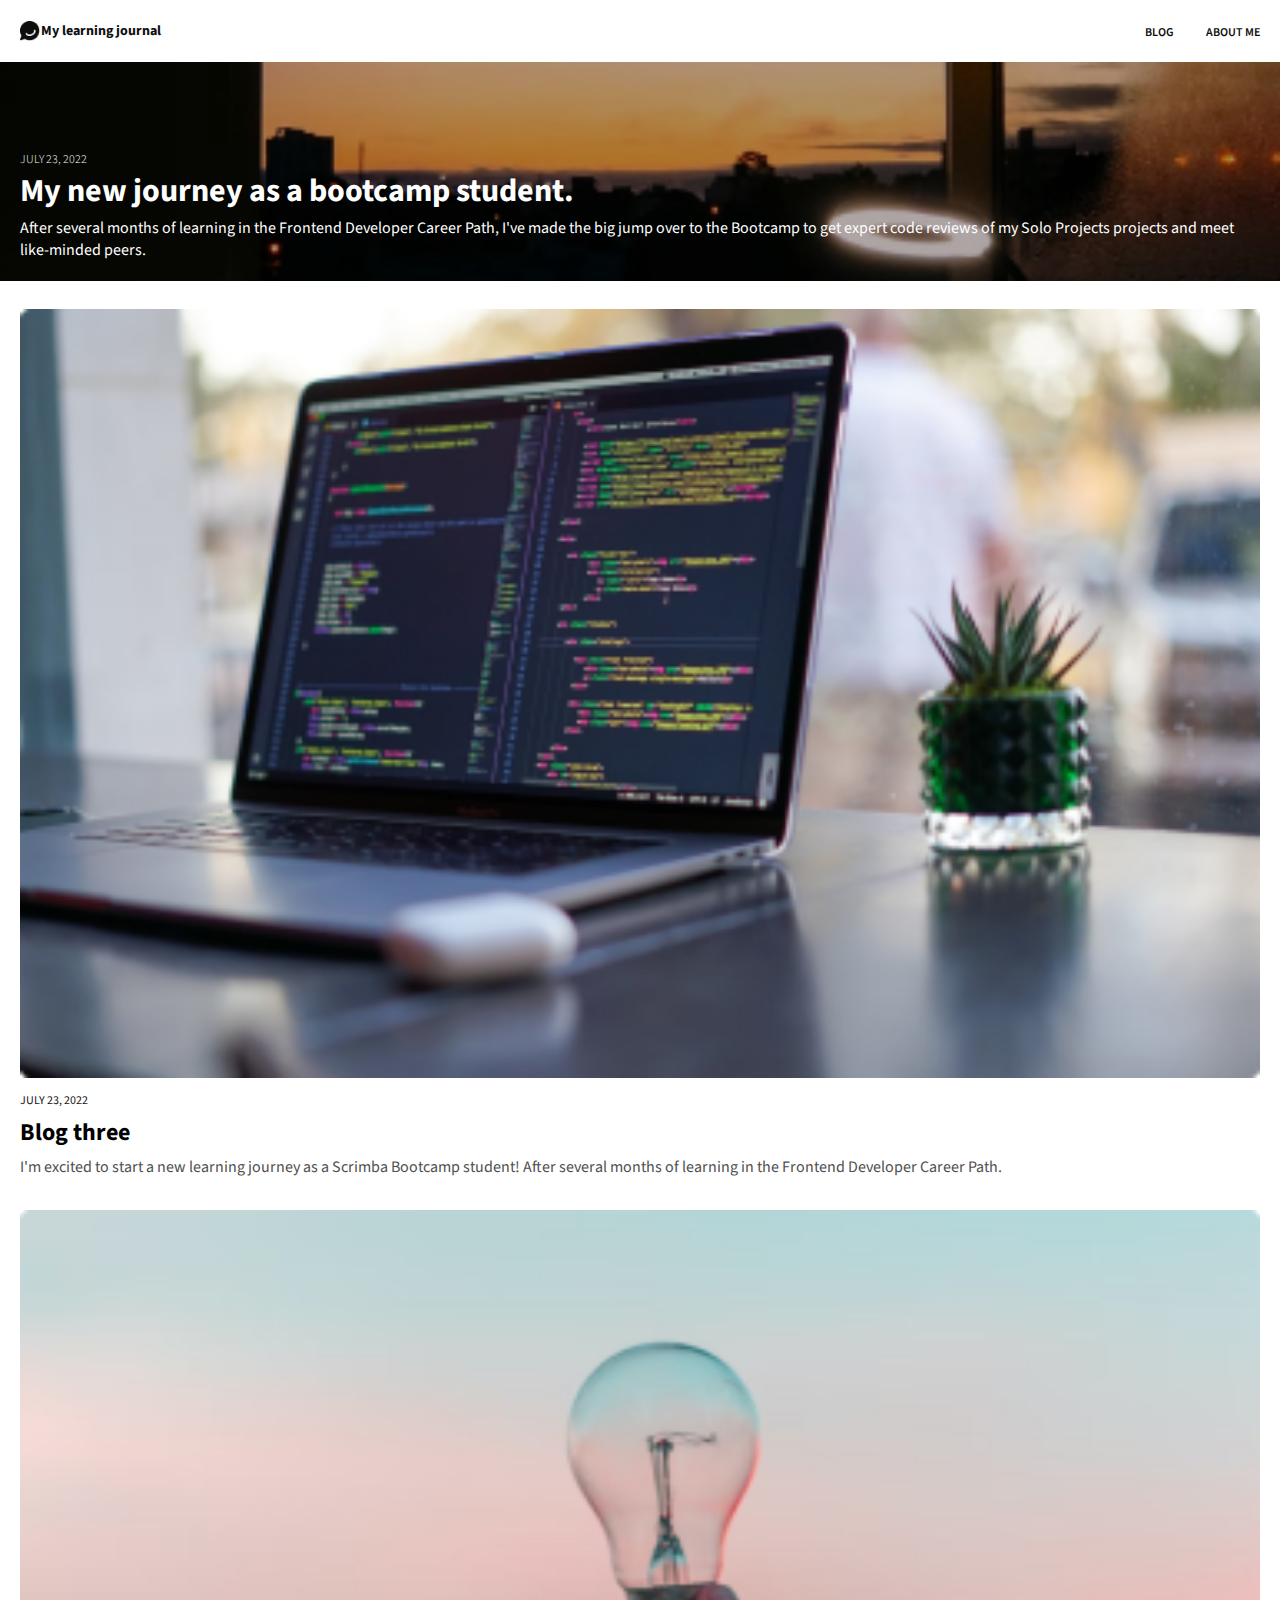
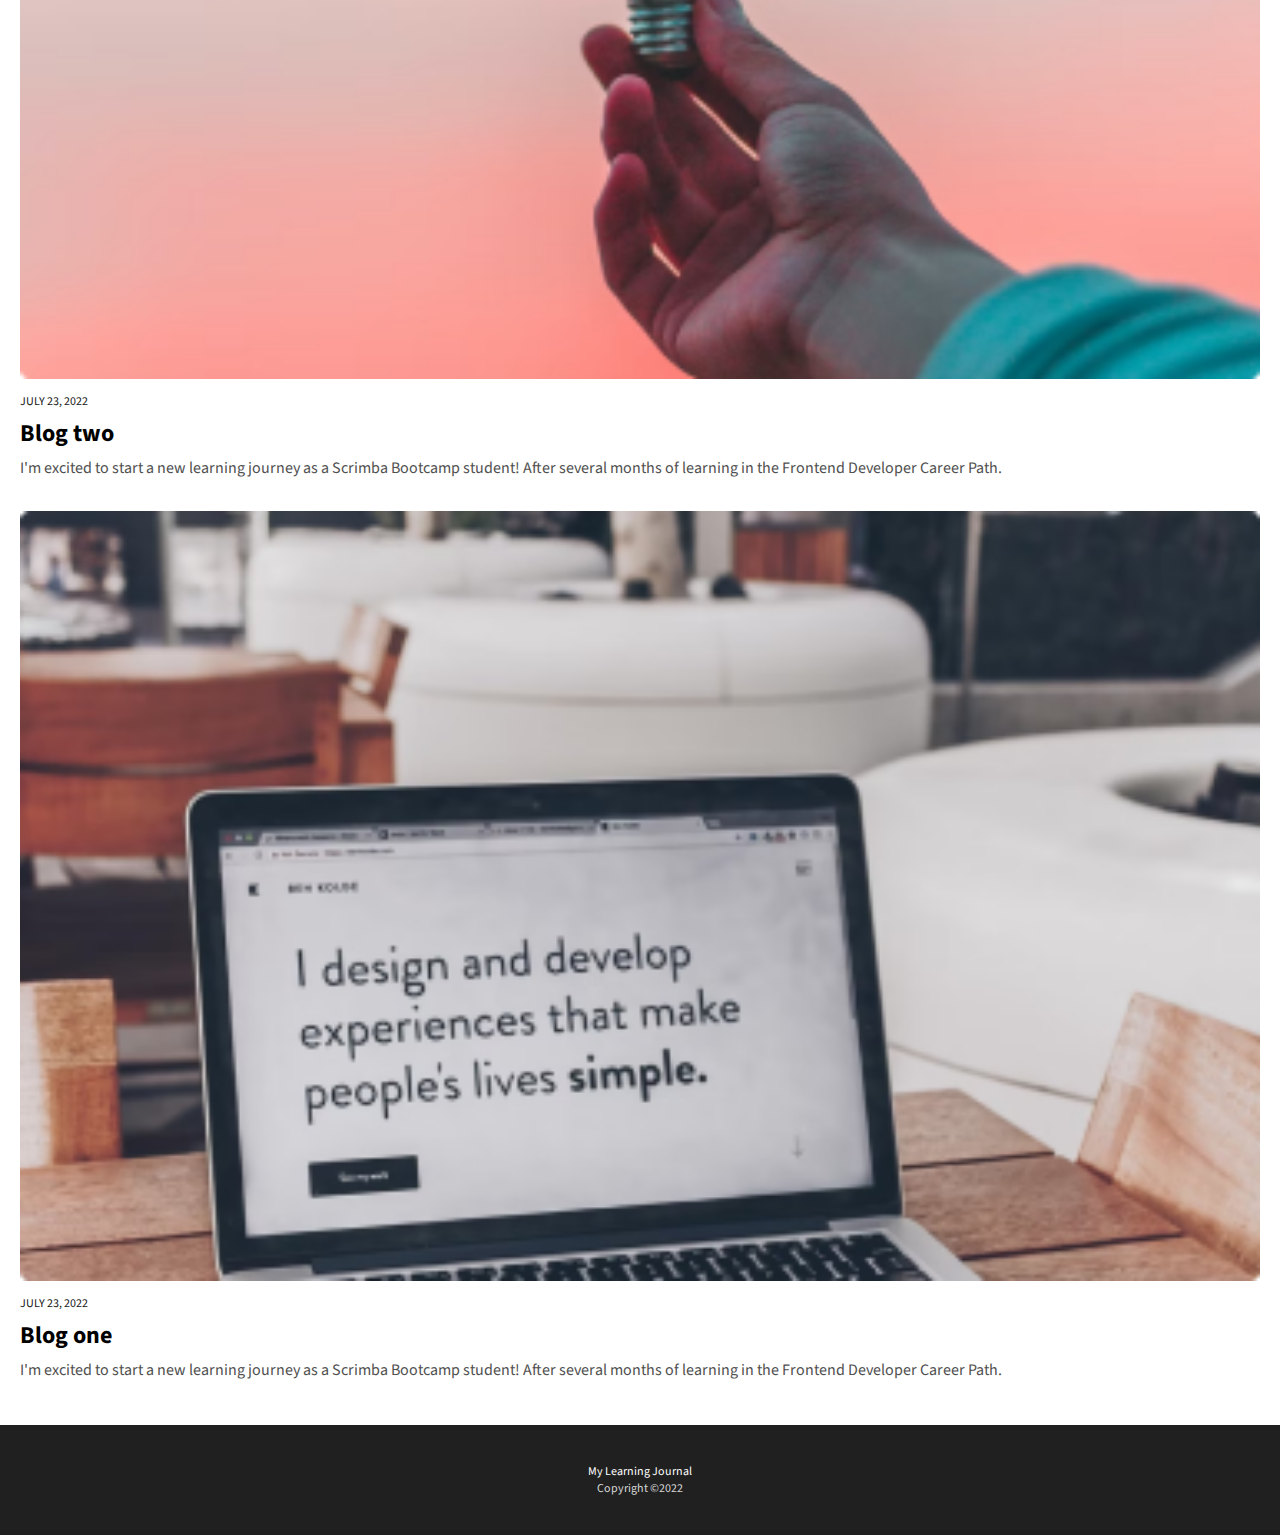
==== index.html @ ec26b642 "Added nav links as unordered list" ====
<!DOCTYPE html>
<html lang="en">
  <head>
    <meta charset="UTF-8" />
    <meta http-equiv="X-UA-Compatible" content="IE=edge" />
    <meta name="viewport" content="width=device-width, initial-scale=1.0" />
    <title>My learning journal</title>
    <link rel="shortcut icon" href="images/logo.png" type="image/x-icon" />
    <link rel="stylesheet" href="./css/style.css" />
    <!-- Google font -->
    <link rel="preconnect" href="https://fonts.googleapis.com" />
    <link rel="preconnect" href="https://fonts.gstatic.com" crossorigin />
    <link
      href="https://fonts.googleapis.com/css2?family=Source+Sans+Pro:wght@300;400;600;700&display=swap"
      rel="stylesheet"
    />
  </head>
  <body>
    <header class="header">
      <div class="container">
        <nav class="header__nav">
          <div class="header__nav-logo">
            <a href="index.html">
              <img src="./images/logo.png" alt="header logo" />
              My learning journal
            </a>
          </div>
          <ul class="header__nav-links">
            <li><a href="blog.html">Blog</a></li>
            <li><a href="about.html">About me</a></li>
          </ul>
        </nav>
      </div>
    </header>

    <main class="main">
      <section class="main__hero">
        <div class="container">
          <p class="date date-hero">july 23, 2022</p>
          <h1 class="main__hero-title">
            My new journey as a bootcamp student.
          </h1>
          <p class="main__hero-subtext">
            After several months of learning in the Frontend Developer Career
            Path, I've made the big jump over to the Bootcamp to get expert code
            reviews of my Solo Projects projects and meet like-minded peers.
          </p>
        </div>
      </section>

      <section class="main__posts">
        <div class="container">
          <div class="main__posts__card">
            <img src="./images/article-image-03.png" alt="blog post one" />
            <p class="date">july 23, 2022</p>
            <h4 class="main__posts__card-title">Blog three</h4>
            <p class="main__posts__card-subtext">
              I'm excited to start a new learning journey as a Scrimba Bootcamp
              student! After several months of learning in the Frontend
              Developer Career Path.
            </p>
          </div>

          <div class="main__posts__card">
            <img src="./images/article-image-02.png" alt="blog post one" />
            <p class="date">july 23, 2022</p>
            <h4 class="main__posts__card-title">Blog two</h4>
            <p class="main__posts__card-subtext">
              I'm excited to start a new learning journey as a Scrimba Bootcamp
              student! After several months of learning in the Frontend
              Developer Career Path.
            </p>
          </div>

          <div class="main__posts__card">
            <img src="./images/article-image-01.png" alt="blog post one" />
            <p class="date">july 23, 2022</p>
            <h4 class="main__posts__card-title">Blog one</h4>
            <p class="main__posts__card-subtext">
              I'm excited to start a new learning journey as a Scrimba Bootcamp
              student! After several months of learning in the Frontend
              Developer Career Path.
            </p>
          </div>
        </div>
      </section>
    </main>

    <footer class="footer">
      <div class="container">
        <p class="footer__text">
          My Learning Journal
          <span class="footer__text-subtext">Copyright &#169;2022</span>
        </p>
      </div>
    </footer>
  </body>
</html>
---- css/style.css ----
*,
*::before,
*::after {
  margin: 0;
  padding: 0;
  box-sizing: border-box;
}

body {
  font-family: "Source Sans Pro", sans-serif;
}

a {
  text-decoration: none;
}

img {
  width: 100%;
  height: 100%;
}

ul {
  list-style-type: none;
}

.container {
  padding: 1.25em;
}

.date {
  color: #151515;
  font-size: 0.75rem;
  font-weight: 400;
  text-transform: uppercase;
}

.date-hero {
  color: #fff;
  font-weight: 300;
  margin-bottom: 0.5em;
}

.date-blog {
  font-size: 0.875rem;
}

.header {
  background-color: #fff;
}
.header__nav {
  display: flex;
  align-items: center;
  justify-content: space-between;
}
.header__nav-logo a {
  display: flex;
  align-items: center;
  font-size: 0.875rem;
  font-weight: 700;
  color: #0e0e0e;
}
.header__nav-logo img {
  width: 20px;
  height: 20px;
  margin-right: 0.1em;
}
.header__nav-links {
  display: flex;
  gap: 2em;
}
.header__nav-links a {
  color: #0e0e0e;
  font-size: 0.75rem;
  font-weight: 600;
  text-transform: uppercase;
}

.main__hero {
  padding-top: 4.3em;
  background-image: url("../images/article-image-hero.png");
  background-size: cover;
}
.main__hero-title, .main__hero-subtext {
  color: #fff;
}
.main__hero-title {
  font-size: 2rem;
  font-weight: 700;
  line-height: 1.1;
  margin-bottom: 0.25em;
}
.main__hero-subtext {
  font-size: 1rem;
  font-weight: 400;
}
.main__posts-title {
  text-align: center;
  margin-bottom: 1em;
}
.main__posts__card img {
  margin-block: 0.5em;
  border-radius: 3px;
}
.main__posts__card-title {
  font-size: 1.5rem;
  margin-block: 0.25em;
}
.main__posts__card-subtext {
  color: #505050;
  margin-bottom: 1.5em;
}
.main__blog img {
  margin-block: 1em 1em;
  border-radius: 3px;
}
.main__blog-title {
  color: #151515;
  margin-block: 0.5em;
  line-height: 1.1;
}
.main__blog-subtext {
  color: #151515;
  line-height: 1.3;
  margin-bottom: 1.1em;
}
.main__blog-subheading {
  margin-block: 1.5em;
}

.footer {
  background-color: #202020;
}
.footer__text {
  display: flex;
  flex-direction: column;
  align-items: center;
  color: #fff;
  margin-block: 1.5em;
  font-size: 0.75rem;
}
.footer__text-subtext {
  color: #d7d7d7;
}/*# sourceMappingURL=style.css.map */
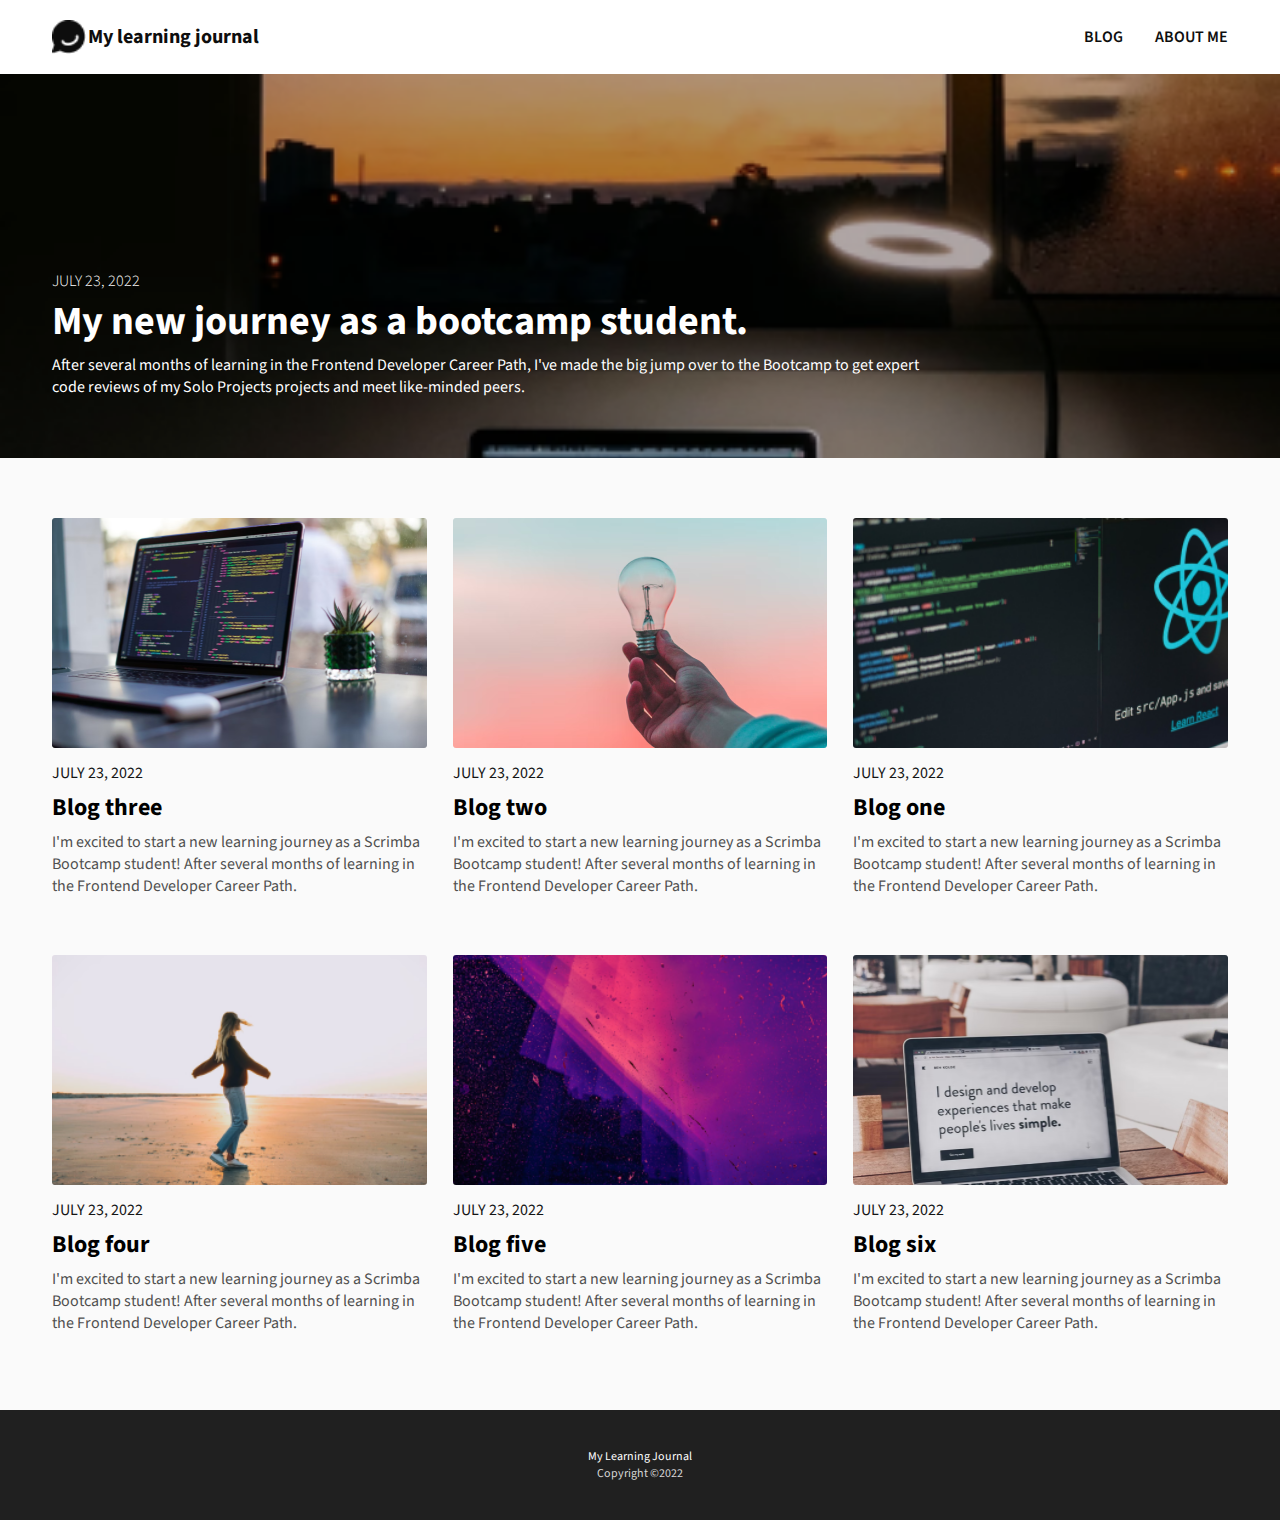
==== commit f17395ac: "Started working on responsiveness for big screens" ====
--- a/index.html
+++ b/index.html
@@ -60,8 +60,10 @@
               Developer Career Path.
             </p>
           </div>
+        </div>
 
-          <div class="main__posts__card">
+        <div class="main__posts__card">
+          <div class="container">
             <img src="./images/article-image-02.png" alt="blog post one" />
             <p class="date">july 23, 2022</p>
             <h4 class="main__posts__card-title">Blog two</h4>
@@ -71,11 +73,52 @@
               Developer Career Path.
             </p>
           </div>
+        </div>
 
-          <div class="main__posts__card">
+        <div class="main__posts__card">
+          <div class="container">
+            <img src="./images/article-image-04.png" alt="blog post one" />
+            <p class="date">july 23, 2022</p>
+            <h4 class="main__posts__card-title">Blog one</h4>
+            <p class="main__posts__card-subtext">
+              I'm excited to start a new learning journey as a Scrimba Bootcamp
+              student! After several months of learning in the Frontend
+              Developer Career Path.
+            </p>
+          </div>
+        </div>
+
+        <div class="main__posts__card">
+          <div class="container">
+            <img src="./images/article-image-05.png" alt="blog post one" />
+            <p class="date">july 23, 2022</p>
+            <h4 class="main__posts__card-title">Blog four</h4>
+            <p class="main__posts__card-subtext">
+              I'm excited to start a new learning journey as a Scrimba Bootcamp
+              student! After several months of learning in the Frontend
+              Developer Career Path.
+            </p>
+          </div>
+        </div>
+
+        <div class="main__posts__card">
+          <div class="container">
+            <img src="./images/article-image-06.png" alt="blog post one" />
+            <p class="date">july 23, 2022</p>
+            <h4 class="main__posts__card-title">Blog five</h4>
+            <p class="main__posts__card-subtext">
+              I'm excited to start a new learning journey as a Scrimba Bootcamp
+              student! After several months of learning in the Frontend
+              Developer Career Path.
+            </p>
+          </div>
+        </div>
+
+        <div class="main__posts__card">
+          <div class="container">
             <img src="./images/article-image-01.png" alt="blog post one" />
             <p class="date">july 23, 2022</p>
-            <h4 class="main__posts__card-title">Blog one</h4>
+            <h4 class="main__posts__card-title">Blog six</h4>
             <p class="main__posts__card-subtext">
               I'm excited to start a new learning journey as a Scrimba Bootcamp
               student! After several months of learning in the Frontend
--- a/css/style.css
+++ b/css/style.css
@@ -14,11 +14,6 @@
   text-decoration: none;
 }
 
-img {
-  width: 100%;
-  height: 100%;
-}
-
 ul {
   list-style-type: none;
 }
@@ -79,6 +74,7 @@
   padding-top: 4.3em;
   background-image: url("../images/article-image-hero.png");
   background-size: cover;
+  background-repeat: no-repeat;
 }
 .main__hero-title, .main__hero-subtext {
   color: #fff;
@@ -124,7 +120,18 @@
   margin-bottom: 1.1em;
 }
 .main__blog-subheading {
+  color: #151515;
   margin-block: 1.5em;
+}
+.main__about-profilepic {
+  width: 182px;
+  margin-block: 1em;
+}
+.main__about-title {
+  font-size: 2.125rem;
+  color: #151515;
+  padding-right: 1em;
+  margin-block: 0.5em;
 }
 
 .footer {
@@ -140,4 +147,64 @@
 }
 .footer__text-subtext {
   color: #d7d7d7;
+}
+
+@media (min-width: 1000px) {
+  body {
+    background-color: #fafafa;
+  }
+  .container {
+    padding-inline: 3.25em;
+  }
+  .date {
+    font-size: 1rem;
+  }
+  .header__nav-logo a {
+    font-size: 1.25rem;
+  }
+  .header__nav-logo img {
+    width: 34px;
+    height: 34px;
+  }
+  .header__nav-links a {
+    font-size: 1rem;
+  }
+  .main__hero {
+    padding-block: 11em 2.5em;
+  }
+  .main__hero-title {
+    font-size: 2.5rem;
+  }
+  .main__hero-subtext {
+    font-size: 1rem;
+    padding-right: 18em;
+  }
+  .main__posts {
+    padding: 3.25em;
+    display: grid;
+    grid-template-columns: repeat(3, 1fr);
+    grid-gap: 1.625em;
+  }
+  .main__posts .container {
+    padding: 0;
+  }
+  .main__posts img {
+    width: 100%;
+    -o-object-fit: cover;
+       object-fit: cover;
+    height: 230px;
+  }
+  .main__blog .date, .main__blog-subtext, .main__blog-subheading {
+    padding-inline: 3em;
+  }
+  .main__blog .date {
+    margin-top: 2em;
+  }
+  .main__blog-title {
+    padding-inline: 1.5em;
+  }
+  .main__blog-image {
+    width: 100%;
+    height: 488px;
+  }
 }/*# sourceMappingURL=style.css.map */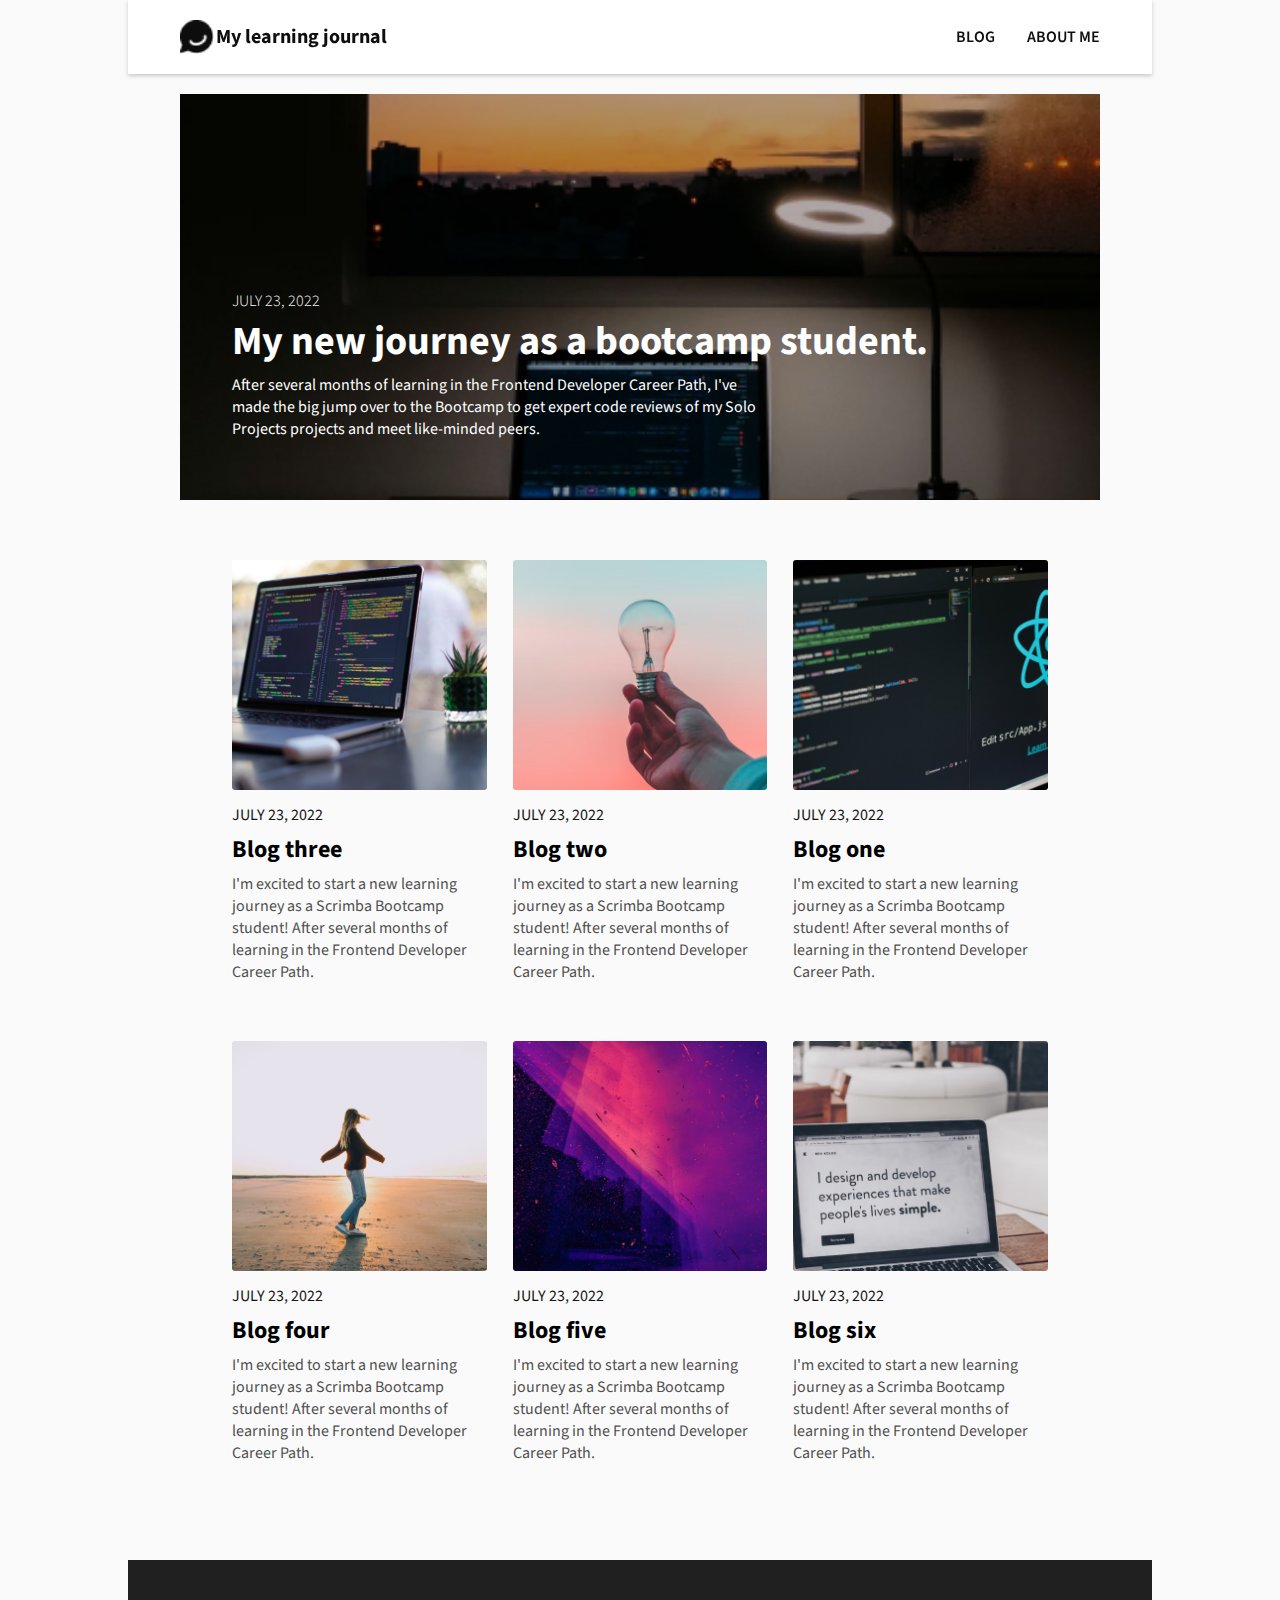
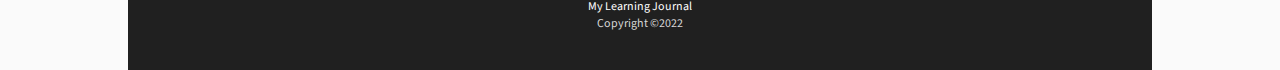
==== commit 6c217ac8: "Set max width of container to fix scaling issues" ====
--- a/index.html
+++ b/index.html
@@ -33,7 +33,7 @@
       </div>
     </header>
 
-    <main class="main">
+    <main class="main container">
       <section class="main__hero">
         <div class="container">
           <p class="date date-hero">july 23, 2022</p>
--- a/css/style.css
+++ b/css/style.css
@@ -8,6 +8,8 @@
 
 body {
   font-family: "Source Sans Pro", sans-serif;
+  display: grid;
+  justify-content: center;
 }
 
 a {
@@ -20,6 +22,7 @@
 
 .container {
   padding: 1.25em;
+  max-width: 64rem;
 }
 
 .date {
@@ -40,7 +43,10 @@
 }
 
 .header {
+  position: sticky;
+  top: 0px;
   background-color: #fff;
+  box-shadow: 0 2px 4px 0 rgba(0, 0, 0, 0.2);
 }
 .header__nav {
   display: flex;
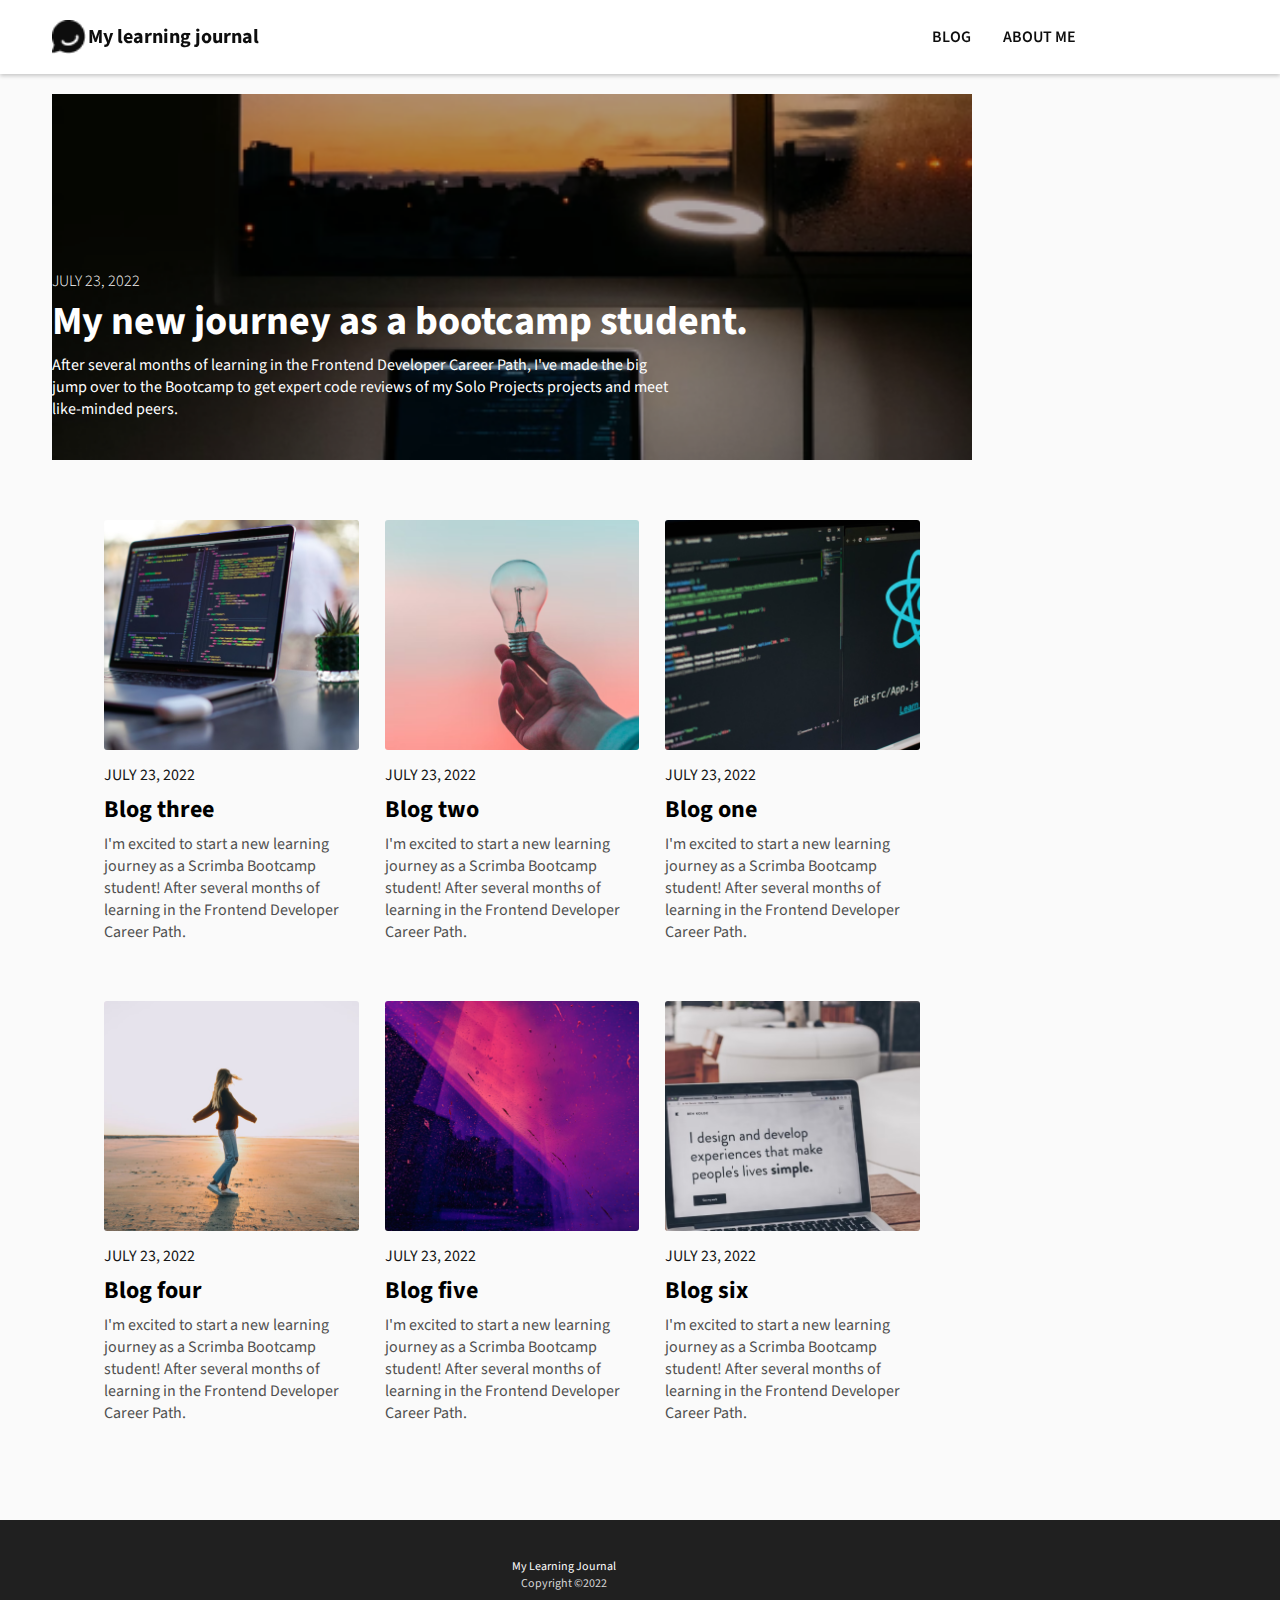
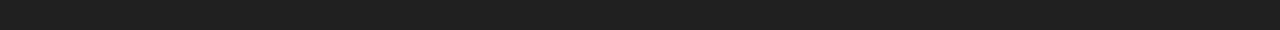
==== commit ad5d132b: "Removed unnecessary container divs" ====
--- a/index.html
+++ b/index.html
@@ -16,126 +16,106 @@
     />
   </head>
   <body>
-    <header class="header">
-      <div class="container">
-        <nav class="header__nav">
-          <div class="header__nav-logo">
-            <a href="index.html">
-              <img src="./images/logo.png" alt="header logo" />
-              My learning journal
-            </a>
-          </div>
-          <ul class="header__nav-links">
-            <li><a href="blog.html">Blog</a></li>
-            <li><a href="about.html">About me</a></li>
-          </ul>
-        </nav>
-      </div>
+    <header class="header container">
+      <nav class="header__nav">
+        <div class="header__nav-logo">
+          <a href="index.html">
+            <img src="./images/logo.png" alt="header logo" />
+            My learning journal
+          </a>
+        </div>
+        <ul class="header__nav-links">
+          <li><a href="blog.html">Blog</a></li>
+          <li><a href="about.html">About me</a></li>
+        </ul>
+      </nav>
     </header>
 
     <main class="main container">
       <section class="main__hero">
-        <div class="container">
-          <p class="date date-hero">july 23, 2022</p>
-          <h1 class="main__hero-title">
-            My new journey as a bootcamp student.
-          </h1>
-          <p class="main__hero-subtext">
-            After several months of learning in the Frontend Developer Career
-            Path, I've made the big jump over to the Bootcamp to get expert code
-            reviews of my Solo Projects projects and meet like-minded peers.
-          </p>
-        </div>
+        <p class="date date-hero">july 23, 2022</p>
+        <h1 class="main__hero-title">My new journey as a bootcamp student.</h1>
+        <p class="main__hero-subtext">
+          After several months of learning in the Frontend Developer Career
+          Path, I've made the big jump over to the Bootcamp to get expert code
+          reviews of my Solo Projects projects and meet like-minded peers.
+        </p>
       </section>
 
       <section class="main__posts">
-        <div class="container">
-          <div class="main__posts__card">
-            <img src="./images/article-image-03.png" alt="blog post one" />
-            <p class="date">july 23, 2022</p>
-            <h4 class="main__posts__card-title">Blog three</h4>
-            <p class="main__posts__card-subtext">
-              I'm excited to start a new learning journey as a Scrimba Bootcamp
-              student! After several months of learning in the Frontend
-              Developer Career Path.
-            </p>
-          </div>
+        <div class="main__posts__card">
+          <img src="./images/article-image-03.png" alt="blog post one" />
+          <p class="date">july 23, 2022</p>
+          <h4 class="main__posts__card-title">Blog three</h4>
+          <p class="main__posts__card-subtext">
+            I'm excited to start a new learning journey as a Scrimba Bootcamp
+            student! After several months of learning in the Frontend Developer
+            Career Path.
+          </p>
         </div>
 
         <div class="main__posts__card">
-          <div class="container">
-            <img src="./images/article-image-02.png" alt="blog post one" />
-            <p class="date">july 23, 2022</p>
-            <h4 class="main__posts__card-title">Blog two</h4>
-            <p class="main__posts__card-subtext">
-              I'm excited to start a new learning journey as a Scrimba Bootcamp
-              student! After several months of learning in the Frontend
-              Developer Career Path.
-            </p>
-          </div>
+          <img src="./images/article-image-02.png" alt="blog post one" />
+          <p class="date">july 23, 2022</p>
+          <h4 class="main__posts__card-title">Blog two</h4>
+          <p class="main__posts__card-subtext">
+            I'm excited to start a new learning journey as a Scrimba Bootcamp
+            student! After several months of learning in the Frontend Developer
+            Career Path.
+          </p>
         </div>
 
         <div class="main__posts__card">
-          <div class="container">
-            <img src="./images/article-image-04.png" alt="blog post one" />
-            <p class="date">july 23, 2022</p>
-            <h4 class="main__posts__card-title">Blog one</h4>
-            <p class="main__posts__card-subtext">
-              I'm excited to start a new learning journey as a Scrimba Bootcamp
-              student! After several months of learning in the Frontend
-              Developer Career Path.
-            </p>
-          </div>
+          <img src="./images/article-image-04.png" alt="blog post one" />
+          <p class="date">july 23, 2022</p>
+          <h4 class="main__posts__card-title">Blog one</h4>
+          <p class="main__posts__card-subtext">
+            I'm excited to start a new learning journey as a Scrimba Bootcamp
+            student! After several months of learning in the Frontend Developer
+            Career Path.
+          </p>
         </div>
 
         <div class="main__posts__card">
-          <div class="container">
-            <img src="./images/article-image-05.png" alt="blog post one" />
-            <p class="date">july 23, 2022</p>
-            <h4 class="main__posts__card-title">Blog four</h4>
-            <p class="main__posts__card-subtext">
-              I'm excited to start a new learning journey as a Scrimba Bootcamp
-              student! After several months of learning in the Frontend
-              Developer Career Path.
-            </p>
-          </div>
+          <img src="./images/article-image-05.png" alt="blog post one" />
+          <p class="date">july 23, 2022</p>
+          <h4 class="main__posts__card-title">Blog four</h4>
+          <p class="main__posts__card-subtext">
+            I'm excited to start a new learning journey as a Scrimba Bootcamp
+            student! After several months of learning in the Frontend Developer
+            Career Path.
+          </p>
         </div>
 
         <div class="main__posts__card">
-          <div class="container">
-            <img src="./images/article-image-06.png" alt="blog post one" />
-            <p class="date">july 23, 2022</p>
-            <h4 class="main__posts__card-title">Blog five</h4>
-            <p class="main__posts__card-subtext">
-              I'm excited to start a new learning journey as a Scrimba Bootcamp
-              student! After several months of learning in the Frontend
-              Developer Career Path.
-            </p>
-          </div>
+          <img src="./images/article-image-06.png" alt="blog post one" />
+          <p class="date">july 23, 2022</p>
+          <h4 class="main__posts__card-title">Blog five</h4>
+          <p class="main__posts__card-subtext">
+            I'm excited to start a new learning journey as a Scrimba Bootcamp
+            student! After several months of learning in the Frontend Developer
+            Career Path.
+          </p>
         </div>
 
         <div class="main__posts__card">
-          <div class="container">
-            <img src="./images/article-image-01.png" alt="blog post one" />
-            <p class="date">july 23, 2022</p>
-            <h4 class="main__posts__card-title">Blog six</h4>
-            <p class="main__posts__card-subtext">
-              I'm excited to start a new learning journey as a Scrimba Bootcamp
-              student! After several months of learning in the Frontend
-              Developer Career Path.
-            </p>
-          </div>
+          <img src="./images/article-image-01.png" alt="blog post one" />
+          <p class="date">july 23, 2022</p>
+          <h4 class="main__posts__card-title">Blog six</h4>
+          <p class="main__posts__card-subtext">
+            I'm excited to start a new learning journey as a Scrimba Bootcamp
+            student! After several months of learning in the Frontend Developer
+            Career Path.
+          </p>
         </div>
       </section>
     </main>
 
-    <footer class="footer">
-      <div class="container">
-        <p class="footer__text">
-          My Learning Journal
-          <span class="footer__text-subtext">Copyright &#169;2022</span>
-        </p>
-      </div>
+    <footer class="footer container">
+      <p class="footer__text">
+        My Learning Journal
+        <span class="footer__text-subtext">Copyright &#169;2022</span>
+      </p>
     </footer>
   </body>
 </html>
--- a/css/style.css
+++ b/css/style.css
@@ -8,8 +8,6 @@
 
 body {
   font-family: "Source Sans Pro", sans-serif;
-  display: grid;
-  justify-content: center;
 }
 
 a {
@@ -22,7 +20,6 @@
 
 .container {
   padding: 1.25em;
-  max-width: 64rem;
 }
 
 .date {
@@ -49,6 +46,7 @@
   box-shadow: 0 2px 4px 0 rgba(0, 0, 0, 0.2);
 }
 .header__nav {
+  max-width: 64rem;
   display: flex;
   align-items: center;
   justify-content: space-between;
@@ -76,6 +74,9 @@
   text-transform: uppercase;
 }
 
+.main {
+  max-width: 64rem;
+}
 .main__hero {
   padding-top: 4.3em;
   background-image: url("../images/article-image-hero.png");
@@ -144,6 +145,7 @@
   background-color: #202020;
 }
 .footer__text {
+  max-width: 64rem;
   display: flex;
   flex-direction: column;
   align-items: center;
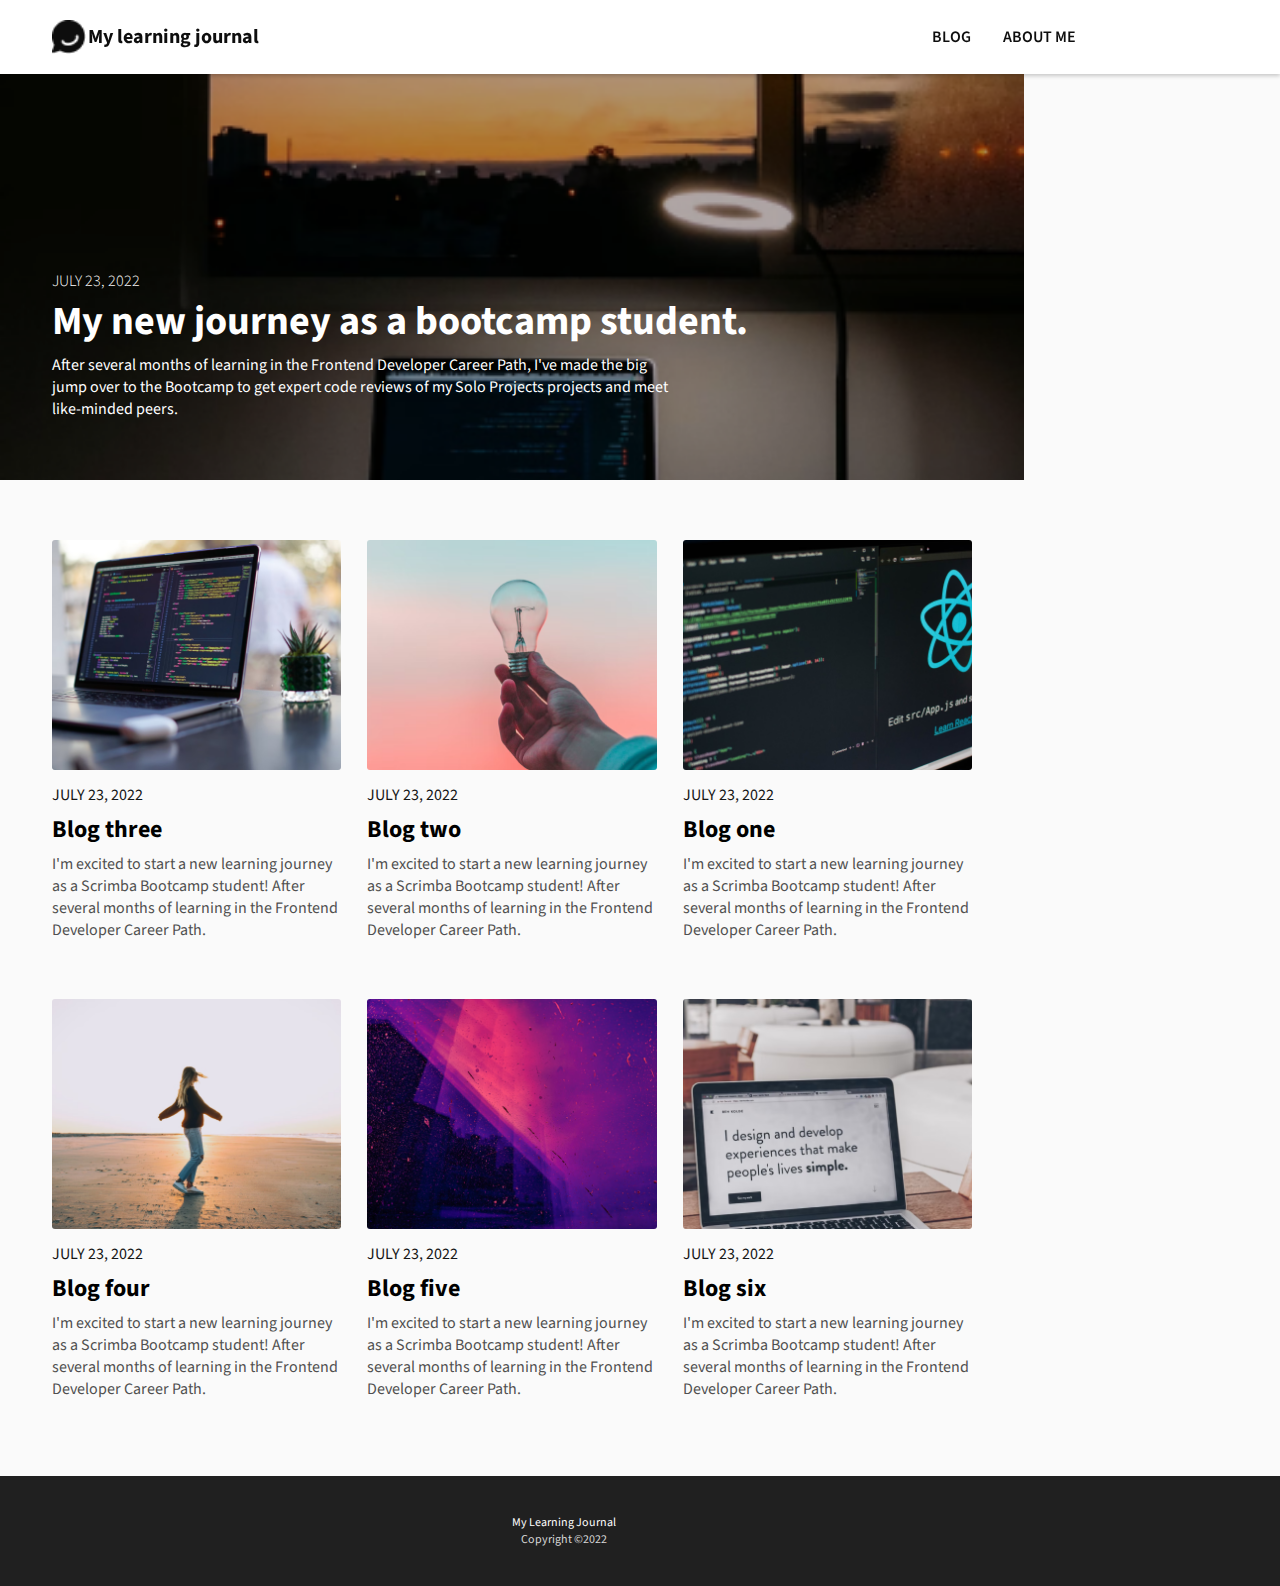
==== commit 8b2e907e: "Fixed hero padding" ====
--- a/index.html
+++ b/index.html
@@ -31,18 +31,22 @@
       </nav>
     </header>
 
-    <main class="main container">
+    <main class="main">
       <section class="main__hero">
-        <p class="date date-hero">july 23, 2022</p>
-        <h1 class="main__hero-title">My new journey as a bootcamp student.</h1>
-        <p class="main__hero-subtext">
-          After several months of learning in the Frontend Developer Career
-          Path, I've made the big jump over to the Bootcamp to get expert code
-          reviews of my Solo Projects projects and meet like-minded peers.
-        </p>
+        <div class="container">
+          <p class="date date-hero">july 23, 2022</p>
+          <h1 class="main__hero-title">
+            My new journey as a bootcamp student.
+          </h1>
+          <p class="main__hero-subtext">
+            After several months of learning in the Frontend Developer Career
+            Path, I've made the big jump over to the Bootcamp to get expert code
+            reviews of my Solo Projects projects and meet like-minded peers.
+          </p>
+        </div>
       </section>
 
-      <section class="main__posts">
+      <section class="main__posts container">
         <div class="main__posts__card">
           <img src="./images/article-image-03.png" alt="blog post one" />
           <p class="date">july 23, 2022</p>
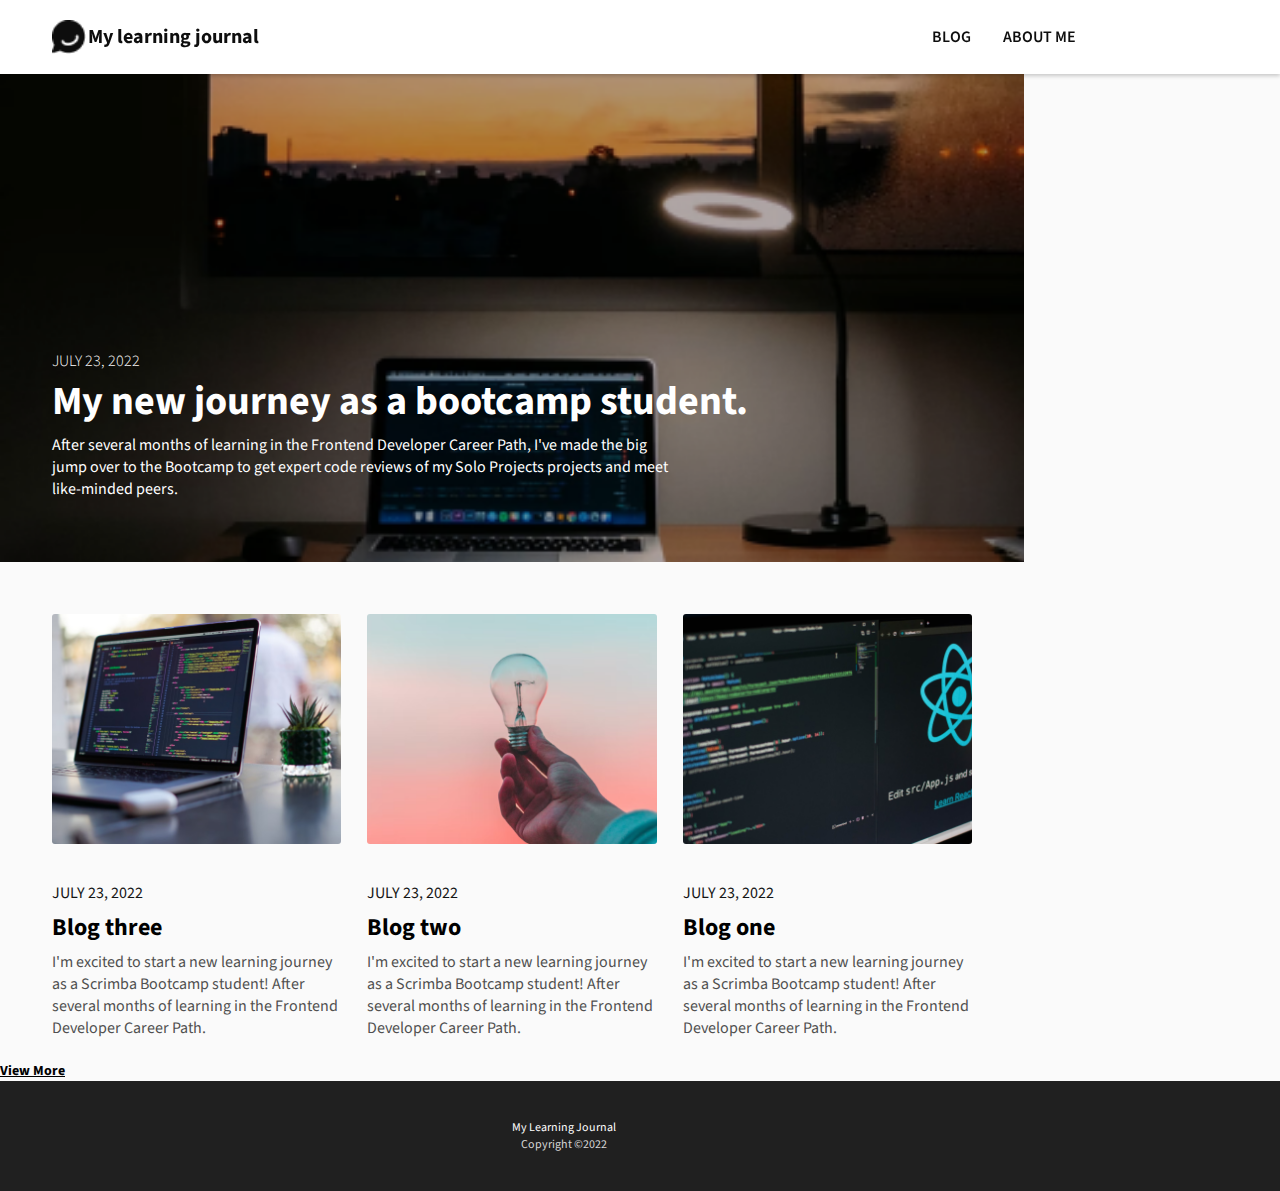
==== commit c00b0d03: "Added intial view more button support to load blog posts on main page" ====
--- a/index.html
+++ b/index.html
@@ -80,7 +80,7 @@
           </p>
         </div>
 
-        <div class="main__posts__card">
+        <div class="main__posts__card hidden">
           <img src="./images/article-image-05.png" alt="blog post one" />
           <p class="date">july 23, 2022</p>
           <h4 class="main__posts__card-title">Blog four</h4>
@@ -91,7 +91,7 @@
           </p>
         </div>
 
-        <div class="main__posts__card">
+        <div class="main__posts__card hidden">
           <img src="./images/article-image-06.png" alt="blog post one" />
           <p class="date">july 23, 2022</p>
           <h4 class="main__posts__card-title">Blog five</h4>
@@ -102,7 +102,7 @@
           </p>
         </div>
 
-        <div class="main__posts__card">
+        <div class="main__posts__card hidden">
           <img src="./images/article-image-01.png" alt="blog post one" />
           <p class="date">july 23, 2022</p>
           <h4 class="main__posts__card-title">Blog six</h4>
@@ -113,6 +113,7 @@
           </p>
         </div>
       </section>
+      <a href="#" class="main-showbtn">View More</a>
     </main>
 
     <footer class="footer container">
@@ -121,5 +122,6 @@
         <span class="footer__text-subtext">Copyright &#169;2022</span>
       </p>
     </footer>
+    <script src="/main.js"></script>
   </body>
 </html>
--- a/css/style.css
+++ b/css/style.css
@@ -1,3 +1,178 @@
+.header {
+  position: sticky;
+  top: 0px;
+  background-color: #fff;
+  box-shadow: 0 2px 4px 0 rgba(0, 0, 0, 0.2);
+}
+.header__nav {
+  max-width: 64rem;
+  display: flex;
+  align-items: center;
+  justify-content: space-between;
+}
+.header__nav-logo a {
+  display: flex;
+  align-items: center;
+  font-size: 0.875rem;
+  font-weight: 700;
+  color: #0e0e0e;
+}
+.header__nav-logo img {
+  width: 20px;
+  height: 20px;
+  margin-right: 0.1em;
+}
+.header__nav-links {
+  display: flex;
+  gap: 2em;
+}
+.header__nav-links a {
+  color: #0e0e0e;
+  font-size: 0.75rem;
+  font-weight: 600;
+  text-transform: uppercase;
+}
+
+@media (min-width: 1000px) {
+  .header__nav-logo a {
+    font-size: 1.25rem;
+  }
+  .header__nav-logo img {
+    width: 34px;
+    height: 34px;
+  }
+  .header__nav-links a {
+    font-size: 1rem;
+  }
+}
+.main {
+  max-width: 64rem;
+}
+.main__hero {
+  padding-top: 4.3em;
+  background-image: url("../images/article-image-hero.png");
+  background-size: cover;
+  background-repeat: no-repeat;
+}
+.main__hero-title, .main__hero-subtext {
+  color: #fff;
+}
+.main__hero-title {
+  font-size: 2rem;
+  font-weight: 700;
+  line-height: 1.1;
+  margin-bottom: 0.25em;
+}
+.main__hero-subtext {
+  font-size: 1rem;
+  font-weight: 400;
+}
+.main__posts-title {
+  text-align: center;
+}
+.main__posts__card img {
+  width: 100%;
+  height: 14.5rem;
+  margin-block: 2em;
+  border-radius: 3px;
+}
+.main__posts__card-title {
+  font-size: 1.5rem;
+  margin-block: 0.25em;
+}
+.main__posts__card-subtext {
+  color: #505050;
+}
+.main__blog-image {
+  width: 100%;
+  height: 11.875rem;
+}
+.main__blog-title {
+  color: #151515;
+  margin-block: 0.5em;
+  line-height: 1.1;
+}
+.main__blog-subtext {
+  color: #151515;
+  line-height: 1.3;
+  margin-bottom: 1.1em;
+}
+.main__blog-subheading {
+  color: #151515;
+  margin-block: 1.5em;
+}
+.main__about-profilepic {
+  width: 182px;
+  margin-block: 1em;
+}
+.main__about-title {
+  font-size: 2.125rem;
+  color: #151515;
+  line-height: 1.1;
+  padding-right: 1em;
+  margin-block: 0.5em;
+}
+.main-showbtn {
+  font-size: 0.875rem;
+  font-weight: 700;
+  color: #000000;
+  text-decoration: underline;
+  margin-left: auto;
+}
+
+@media (min-width: 1000px) {
+  .main__hero {
+    height: 30.5rem;
+    padding-block: 16em 2.5em;
+  }
+  .main__hero-title {
+    font-size: 2.5rem;
+  }
+  .main__hero-subtext {
+    font-size: 1rem;
+    padding-right: 18em;
+  }
+  .main__posts {
+    display: grid;
+    grid-template-columns: repeat(3, 1fr);
+    grid-gap: 1.625em;
+  }
+  .main__posts img {
+    width: 100%;
+    -o-object-fit: cover;
+       object-fit: cover;
+    height: 230px;
+  }
+  .main__blog-image {
+    width: 100%;
+    height: 30.5rem;
+    -o-object-fit: cover;
+       object-fit: cover;
+    margin-block: 0.5em;
+  }
+  .main__blog__container {
+    padding-inline: 2.5em;
+  }
+  .main__blog-subheading {
+    margin-block: 1em;
+  }
+}
+.footer {
+  background-color: #202020;
+}
+.footer__text {
+  max-width: 64rem;
+  display: flex;
+  flex-direction: column;
+  align-items: center;
+  color: #fff;
+  margin-block: 1.5em;
+  font-size: 0.75rem;
+}
+.footer__text-subtext {
+  color: #d7d7d7;
+}
+
 *,
 *::before,
 *::after {
@@ -22,6 +197,10 @@
   padding: 1.25em;
 }
 
+.hidden {
+  display: none;
+}
+
 .date {
   color: #151515;
   font-size: 0.75rem;
@@ -39,124 +218,6 @@
   font-size: 0.875rem;
 }
 
-.header {
-  position: sticky;
-  top: 0px;
-  background-color: #fff;
-  box-shadow: 0 2px 4px 0 rgba(0, 0, 0, 0.2);
-}
-.header__nav {
-  max-width: 64rem;
-  display: flex;
-  align-items: center;
-  justify-content: space-between;
-}
-.header__nav-logo a {
-  display: flex;
-  align-items: center;
-  font-size: 0.875rem;
-  font-weight: 700;
-  color: #0e0e0e;
-}
-.header__nav-logo img {
-  width: 20px;
-  height: 20px;
-  margin-right: 0.1em;
-}
-.header__nav-links {
-  display: flex;
-  gap: 2em;
-}
-.header__nav-links a {
-  color: #0e0e0e;
-  font-size: 0.75rem;
-  font-weight: 600;
-  text-transform: uppercase;
-}
-
-.main {
-  max-width: 64rem;
-}
-.main__hero {
-  padding-top: 4.3em;
-  background-image: url("../images/article-image-hero.png");
-  background-size: cover;
-  background-repeat: no-repeat;
-}
-.main__hero-title, .main__hero-subtext {
-  color: #fff;
-}
-.main__hero-title {
-  font-size: 2rem;
-  font-weight: 700;
-  line-height: 1.1;
-  margin-bottom: 0.25em;
-}
-.main__hero-subtext {
-  font-size: 1rem;
-  font-weight: 400;
-}
-.main__posts-title {
-  text-align: center;
-  margin-bottom: 1em;
-}
-.main__posts__card img {
-  margin-block: 0.5em;
-  border-radius: 3px;
-}
-.main__posts__card-title {
-  font-size: 1.5rem;
-  margin-block: 0.25em;
-}
-.main__posts__card-subtext {
-  color: #505050;
-  margin-bottom: 1.5em;
-}
-.main__blog img {
-  margin-block: 1em 1em;
-  border-radius: 3px;
-}
-.main__blog-title {
-  color: #151515;
-  margin-block: 0.5em;
-  line-height: 1.1;
-}
-.main__blog-subtext {
-  color: #151515;
-  line-height: 1.3;
-  margin-bottom: 1.1em;
-}
-.main__blog-subheading {
-  color: #151515;
-  margin-block: 1.5em;
-}
-.main__about-profilepic {
-  width: 182px;
-  margin-block: 1em;
-}
-.main__about-title {
-  font-size: 2.125rem;
-  color: #151515;
-  padding-right: 1em;
-  margin-block: 0.5em;
-}
-
-.footer {
-  background-color: #202020;
-}
-.footer__text {
-  max-width: 64rem;
-  display: flex;
-  flex-direction: column;
-  align-items: center;
-  color: #fff;
-  margin-block: 1.5em;
-  font-size: 0.75rem;
-}
-.footer__text-subtext {
-  color: #d7d7d7;
-}
-
 @media (min-width: 1000px) {
   body {
     background-color: #fafafa;
@@ -167,52 +228,4 @@
   .date {
     font-size: 1rem;
   }
-  .header__nav-logo a {
-    font-size: 1.25rem;
-  }
-  .header__nav-logo img {
-    width: 34px;
-    height: 34px;
-  }
-  .header__nav-links a {
-    font-size: 1rem;
-  }
-  .main__hero {
-    padding-block: 11em 2.5em;
-  }
-  .main__hero-title {
-    font-size: 2.5rem;
-  }
-  .main__hero-subtext {
-    font-size: 1rem;
-    padding-right: 18em;
-  }
-  .main__posts {
-    padding: 3.25em;
-    display: grid;
-    grid-template-columns: repeat(3, 1fr);
-    grid-gap: 1.625em;
-  }
-  .main__posts .container {
-    padding: 0;
-  }
-  .main__posts img {
-    width: 100%;
-    -o-object-fit: cover;
-       object-fit: cover;
-    height: 230px;
-  }
-  .main__blog .date, .main__blog-subtext, .main__blog-subheading {
-    padding-inline: 3em;
-  }
-  .main__blog .date {
-    margin-top: 2em;
-  }
-  .main__blog-title {
-    padding-inline: 1.5em;
-  }
-  .main__blog-image {
-    width: 100%;
-    height: 488px;
-  }
 }/*# sourceMappingURL=style.css.map */